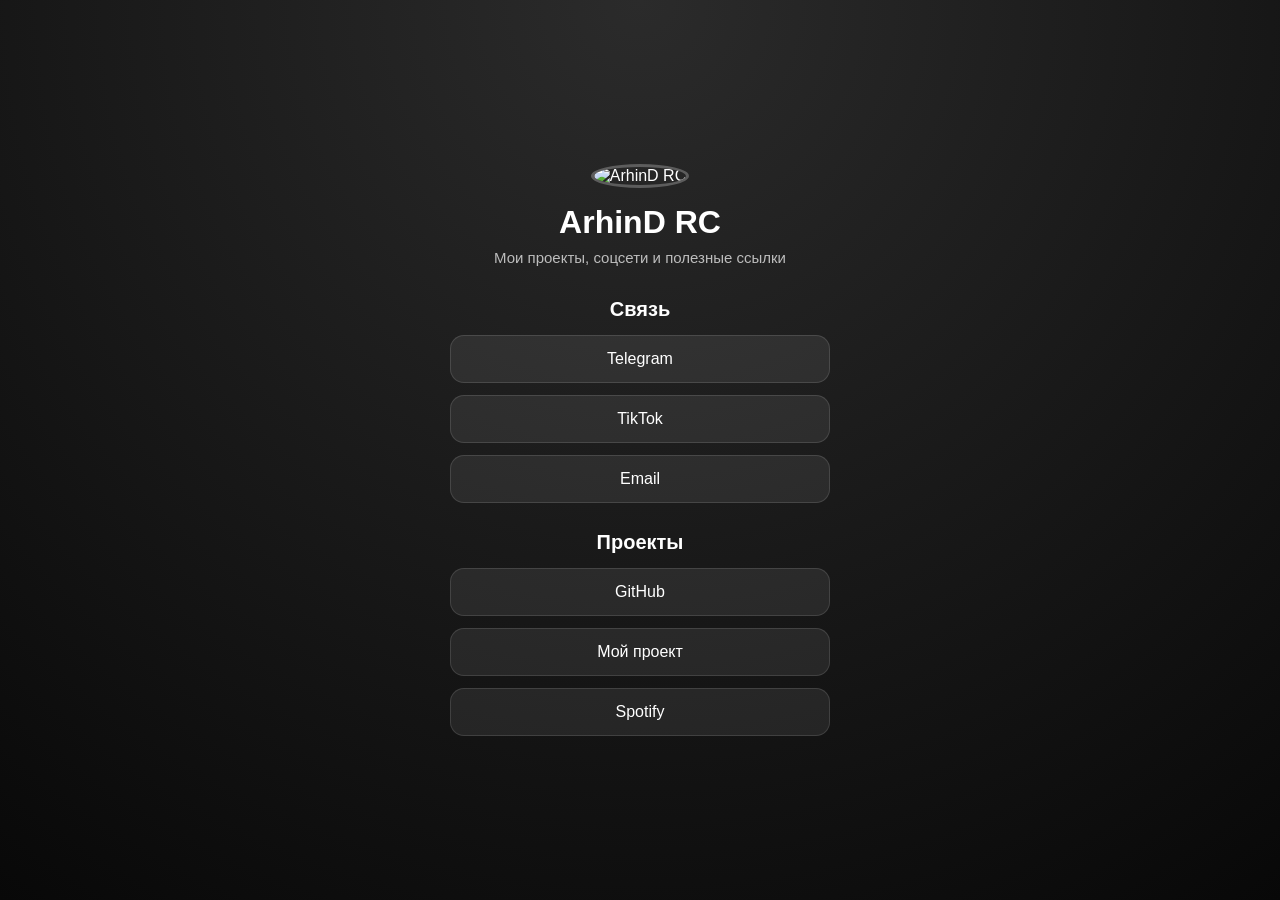
==== index.html @ 247f4e93 "Add initial HTML structure for ArhinD RC" ====
<!DOCTYPE html>
<html lang="ru">
<head>
  <meta charset="UTF-8" />
  <meta name="viewport" content="width=device-width, initial-scale=1.0" />

  <title>ArhinD RC</title>

  <style>
    * {
      box-sizing: border-box;
    }

    body {
      margin: 0;
      min-height: 100vh;
      font-family: Arial, sans-serif;
      background: radial-gradient(circle at top, #2b2b2b, #080808);
      color: white;
      display: flex;
      justify-content: center;
      align-items: center;
    }

    .page {
      width: 100%;
      max-width: 420px;
      padding: 32px 20px;
      text-align: center;
    }

    .avatar {
      width: 120px;
      height: 120px;
      border-radius: 50%;
      object-fit: cover;
      border: 3px solid rgba(255, 255, 255, 0.25);
      margin-bottom: 16px;
    }

    h1 {
      margin: 0 0 8px;
      font-size: 32px;
    }

    .subtitle {
      margin: 0 0 32px;
      color: #bdbdbd;
      font-size: 15px;
    }

    h2 {
      margin: 28px 0 14px;
      font-size: 20px;
    }

    .links {
      display: grid;
      gap: 12px;
    }

    .links a {
      display: block;
      padding: 14px 18px;
      border-radius: 14px;
      color: white;
      text-decoration: none;
      background: rgba(255, 255, 255, 0.08);
      border: 1px solid rgba(255, 255, 255, 0.12);
      transition: 0.2s;
    }

    .links a:hover {
      transform: translateY(-2px);
      background: rgba(255, 255, 255, 0.16);
    }
  </style>
</head>

<body>
  <main class="page">
    <img class="avatar" src="https://github.com/ArhinDRC.png" alt="ArhinD RC">

    <h1>ArhinD RC</h1>
    <p class="subtitle">Мои проекты, соцсети и полезные ссылки</p>

    <h2>Связь</h2>
    <div class="links">
      <a href="https://t.me/your_username" target="_blank">Telegram</a>
      <a href="https://www.tiktok.com/@your_username" target="_blank">TikTok</a>
      <a href="mailto:arhindrc@gmail.com">Email</a>
    </div>

    <h2>Проекты</h2>
    <div class="links">
      <a href="https://github.com/ArhinDRC" target="_blank">GitHub</a>
      <a href="https://example.com" target="_blank">Мой проект</a>
      <a href="https://open.spotify.com/" target="_blank">Spotify</a>
    </div>
  </main>
</body>
</html>
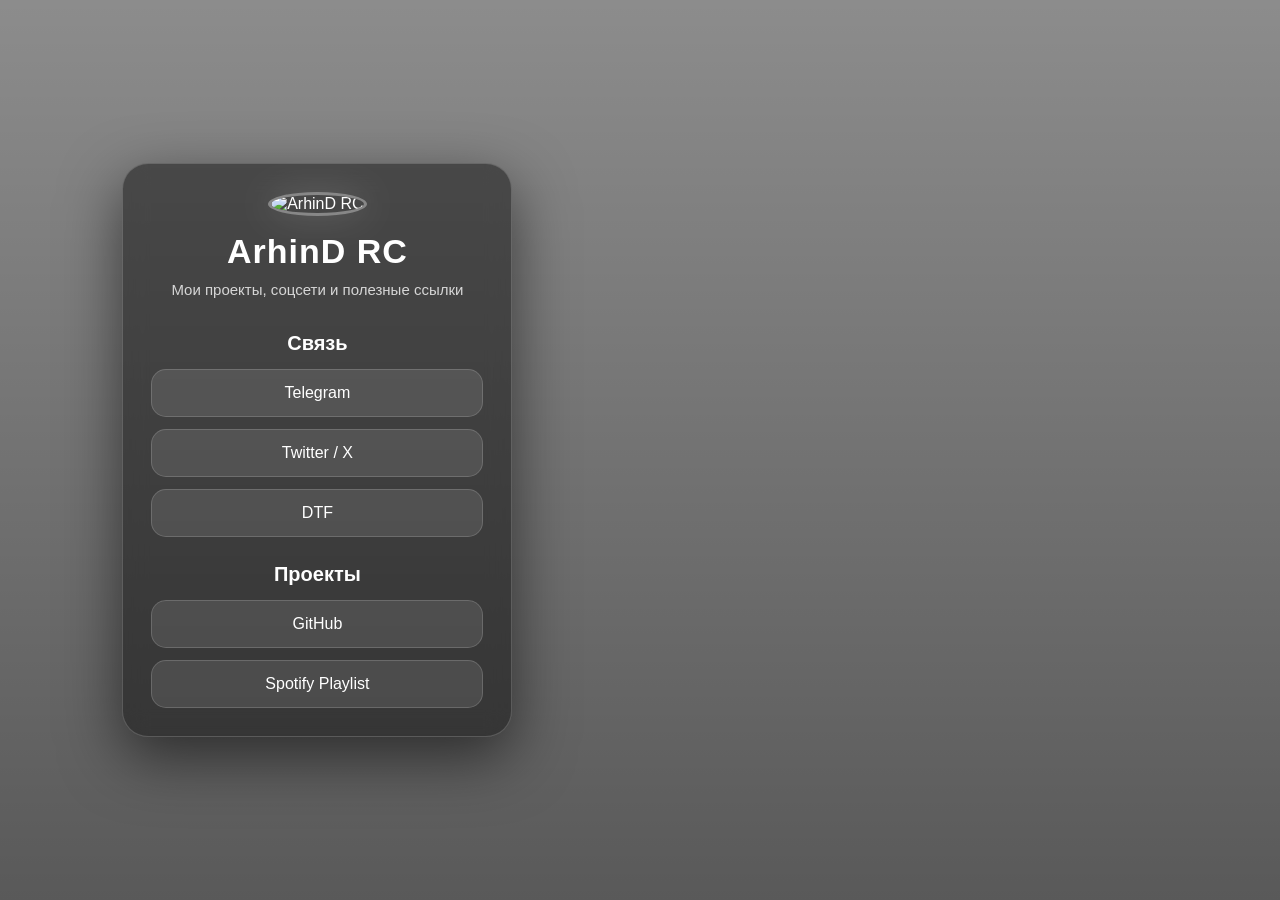
==== commit 048944f4: "Refactor index.html for improved layout and styling" ====
--- a/index.html
+++ b/index.html
@@ -11,46 +11,72 @@
       box-sizing: border-box;
     }
 
+    html {
+      scroll-behavior: smooth;
+    }
+
     body {
       margin: 0;
       min-height: 100vh;
       font-family: Arial, sans-serif;
-      background: radial-gradient(circle at top, #2b2b2b, #080808);
       color: white;
+      background-image:
+        linear-gradient(
+          rgba(0, 0, 0, 0.45),
+          rgba(0, 0, 0, 0.65)
+        ),
+        url("https://i.ibb.co/KtysBpC/317e34fa-0f3f-42fb-8847-210bd6213d10.png");
+      background-size: cover;
+      background-position: center;
+      background-repeat: no-repeat;
+      background-attachment: fixed;
       display: flex;
-      justify-content: center;
+      justify-content: flex-start;
       align-items: center;
     }
 
     .page {
       width: 100%;
-      max-width: 420px;
+      max-width: 430px;
+      margin-left: 8%;
       padding: 32px 20px;
       text-align: center;
     }
 
+    .card {
+      padding: 28px;
+      border-radius: 26px;
+      background: rgba(0, 0, 0, 0.45);
+      border: 1px solid rgba(255, 255, 255, 0.18);
+      box-shadow: 0 20px 60px rgba(0, 0, 0, 0.55);
+      backdrop-filter: blur(12px);
+    }
+
     .avatar {
-      width: 120px;
-      height: 120px;
+      width: 115px;
+      height: 115px;
       border-radius: 50%;
       object-fit: cover;
-      border: 3px solid rgba(255, 255, 255, 0.25);
+      border: 3px solid rgba(255, 255, 255, 0.35);
       margin-bottom: 16px;
+      box-shadow: 0 0 35px rgba(255, 255, 255, 0.15);
     }
 
     h1 {
       margin: 0 0 8px;
-      font-size: 32px;
+      font-size: 34px;
+      letter-spacing: 1px;
     }
 
     .subtitle {
-      margin: 0 0 32px;
-      color: #bdbdbd;
+      margin: 0 0 30px;
+      color: #d6d6d6;
       font-size: 15px;
+      line-height: 1.5;
     }
 
     h2 {
-      margin: 28px 0 14px;
+      margin: 26px 0 14px;
       font-size: 20px;
     }
 
@@ -62,41 +88,77 @@
     .links a {
       display: block;
       padding: 14px 18px;
-      border-radius: 14px;
+      border-radius: 15px;
       color: white;
       text-decoration: none;
-      background: rgba(255, 255, 255, 0.08);
-      border: 1px solid rgba(255, 255, 255, 0.12);
-      transition: 0.2s;
+      font-size: 16px;
+      background: rgba(255, 255, 255, 0.10);
+      border: 1px solid rgba(255, 255, 255, 0.16);
+      transition: 0.25s ease;
     }
 
     .links a:hover {
-      transform: translateY(-2px);
-      background: rgba(255, 255, 255, 0.16);
+      transform: translateY(-3px);
+      background: rgba(255, 255, 255, 0.20);
+      box-shadow: 0 10px 25px rgba(0, 0, 0, 0.35);
+    }
+
+    @media (max-width: 700px) {
+      body {
+        justify-content: center;
+        background-position: center;
+      }
+
+      .page {
+        margin-left: 0;
+        padding: 24px 16px;
+      }
+
+      .card {
+        padding: 24px 18px;
+      }
+
+      h1 {
+        font-size: 30px;
+      }
     }
   </style>
 </head>
 
 <body>
   <main class="page">
-    <img class="avatar" src="https://github.com/ArhinDRC.png" alt="ArhinD RC">
+    <section class="card">
+      <img class="avatar" src="https://github.com/ArhinDRC.png" alt="ArhinD RC">
 
-    <h1>ArhinD RC</h1>
-    <p class="subtitle">Мои проекты, соцсети и полезные ссылки</p>
+      <h1>ArhinD RC</h1>
+      <p class="subtitle">Мои проекты, соцсети и полезные ссылки</p>
 
-    <h2>Связь</h2>
-    <div class="links">
-      <a href="https://t.me/your_username" target="_blank">Telegram</a>
-      <a href="https://www.tiktok.com/@your_username" target="_blank">TikTok</a>
-      <a href="mailto:arhindrc@gmail.com">Email</a>
-    </div>
+      <h2>Связь</h2>
+      <div class="links">
+        <a href="https://t.me/Da8Rc9l" target="_blank" rel="noopener noreferrer">
+          Telegram
+        </a>
 
-    <h2>Проекты</h2>
-    <div class="links">
-      <a href="https://github.com/ArhinDRC" target="_blank">GitHub</a>
-      <a href="https://example.com" target="_blank">Мой проект</a>
-      <a href="https://open.spotify.com/" target="_blank">Spotify</a>
-    </div>
+        <a href="https://x.com/ArhinDrk" target="_blank" rel="noopener noreferrer">
+          Twitter / X
+        </a>
+
+        <a href="https://dtf.ru/id2870193" target="_blank" rel="noopener noreferrer">
+          DTF
+        </a>
+      </div>
+
+      <h2>Проекты</h2>
+      <div class="links">
+        <a href="https://github.com/ArhinDRC" target="_blank" rel="noopener noreferrer">
+          GitHub
+        </a>
+
+        <a href="https://open.spotify.com/playlist/3segHkxwZrY4LY9MrjF6bu?si=shA2J1yRQXiftuHLZvQHAg" target="_blank" rel="noopener noreferrer">
+          Spotify Playlist
+        </a>
+      </div>
+    </section>
   </main>
 </body>
 </html>
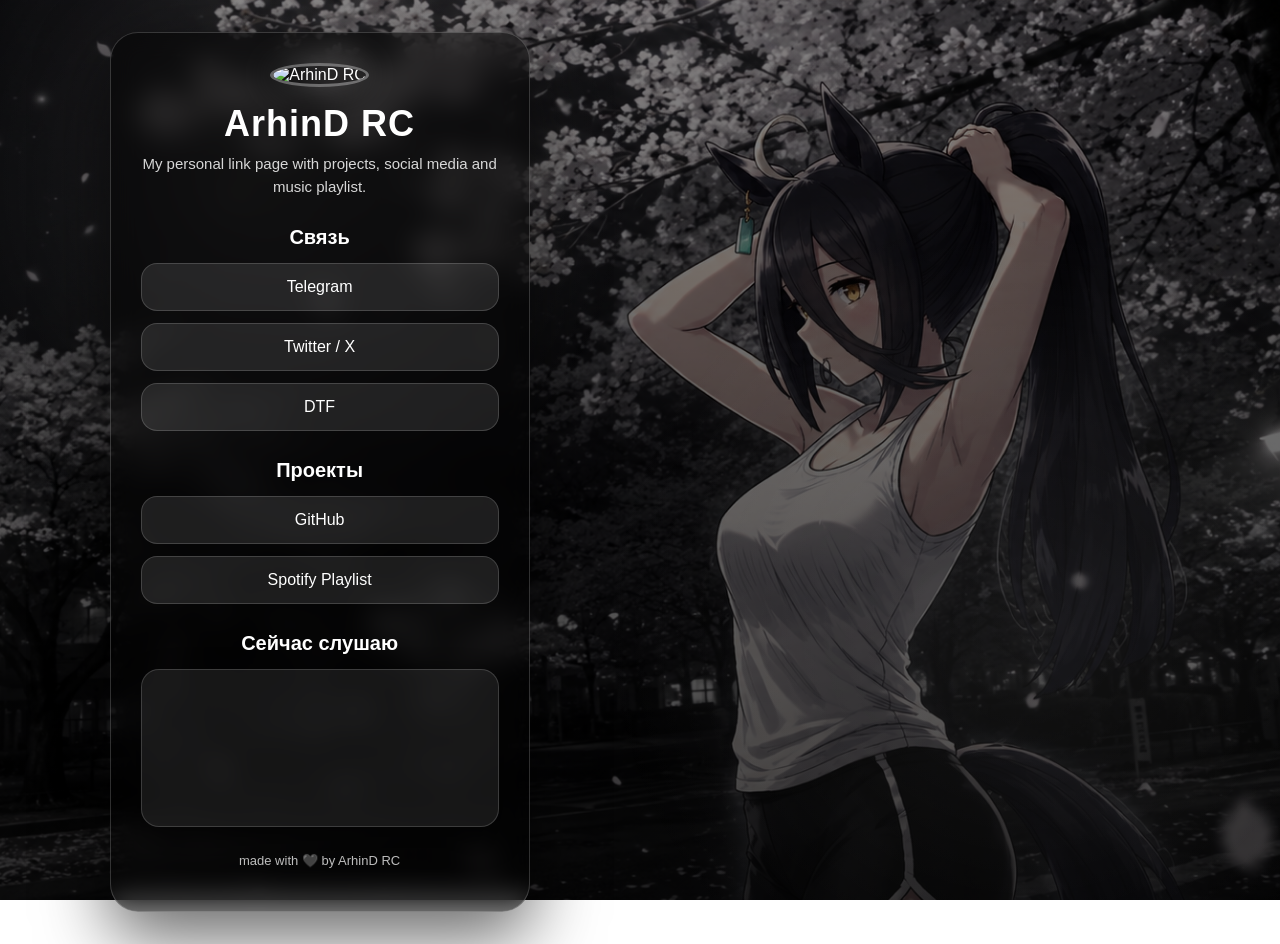
==== commit 728181c7: "Enhance index.html with new meta and style updates Updated the HTML structure and styles for better " ====
--- a/index.html
+++ b/index.html
@@ -5,6 +5,7 @@
   <meta name="viewport" content="width=device-width, initial-scale=1.0" />
 
   <title>ArhinD RC</title>
+  <meta name="description" content="Personal links website by ArhinD RC">
 
   <style>
     * {
@@ -23,9 +24,9 @@
       background-image:
         linear-gradient(
           rgba(0, 0, 0, 0.45),
-          rgba(0, 0, 0, 0.65)
+          rgba(0, 0, 0, 0.75)
         ),
-        url("https://i.ibb.co/KtysBpC/317e34fa-0f3f-42fb-8847-210bd6213d10.png");
+        url("background.png");
       background-size: cover;
       background-position: center;
       background-repeat: no-repeat;
@@ -33,50 +34,77 @@
       display: flex;
       justify-content: flex-start;
       align-items: center;
+      overflow-x: hidden;
+    }
+
+    body::before {
+      content: "";
+      position: fixed;
+      inset: 0;
+      background:
+        radial-gradient(circle at 20% 20%, rgba(255, 255, 255, 0.10), transparent 30%),
+        radial-gradient(circle at 80% 70%, rgba(255, 255, 255, 0.08), transparent 35%);
+      pointer-events: none;
+      z-index: 0;
     }
 
     .page {
+      position: relative;
+      z-index: 1;
       width: 100%;
-      max-width: 430px;
-      margin-left: 8%;
+      max-width: 460px;
+      margin-left: 7%;
       padding: 32px 20px;
       text-align: center;
     }
 
     .card {
-      padding: 28px;
-      border-radius: 26px;
-      background: rgba(0, 0, 0, 0.45);
+      padding: 30px;
+      border-radius: 28px;
+      background: rgba(0, 0, 0, 0.50);
       border: 1px solid rgba(255, 255, 255, 0.18);
-      box-shadow: 0 20px 60px rgba(0, 0, 0, 0.55);
-      backdrop-filter: blur(12px);
+      box-shadow: 0 25px 70px rgba(0, 0, 0, 0.60);
+      backdrop-filter: blur(14px);
+      animation: fadeIn 0.8s ease;
+    }
+
+    @keyframes fadeIn {
+      from {
+        opacity: 0;
+        transform: translateY(18px);
+      }
+
+      to {
+        opacity: 1;
+        transform: translateY(0);
+      }
     }
 
     .avatar {
-      width: 115px;
-      height: 115px;
+      width: 118px;
+      height: 118px;
       border-radius: 50%;
       object-fit: cover;
       border: 3px solid rgba(255, 255, 255, 0.35);
       margin-bottom: 16px;
-      box-shadow: 0 0 35px rgba(255, 255, 255, 0.15);
+      box-shadow: 0 0 35px rgba(255, 255, 255, 0.18);
     }
 
     h1 {
       margin: 0 0 8px;
-      font-size: 34px;
+      font-size: 36px;
       letter-spacing: 1px;
     }
 
     .subtitle {
-      margin: 0 0 30px;
-      color: #d6d6d6;
+      margin: 0 0 28px;
+      color: #d7d7d7;
       font-size: 15px;
       line-height: 1.5;
     }
 
     h2 {
-      margin: 26px 0 14px;
+      margin: 28px 0 14px;
       font-size: 20px;
     }
 
@@ -88,7 +116,7 @@
     .links a {
       display: block;
       padding: 14px 18px;
-      border-radius: 15px;
+      border-radius: 16px;
       color: white;
       text-decoration: none;
       font-size: 16px;
@@ -100,10 +128,25 @@
     .links a:hover {
       transform: translateY(-3px);
       background: rgba(255, 255, 255, 0.20);
-      box-shadow: 0 10px 25px rgba(0, 0, 0, 0.35);
-    }
-
-    @media (max-width: 700px) {
+      box-shadow: 0 12px 28px rgba(0, 0, 0, 0.40);
+    }
+
+    .spotify-box {
+      margin-top: 12px;
+      border-radius: 18px;
+      overflow: hidden;
+      background: rgba(255, 255, 255, 0.08);
+      border: 1px solid rgba(255, 255, 255, 0.16);
+      box-shadow: 0 12px 35px rgba(0, 0, 0, 0.38);
+    }
+
+    .footer {
+      margin-top: 26px;
+      color: #bdbdbd;
+      font-size: 13px;
+    }
+
+    @media (max-width: 800px) {
       body {
         justify-content: center;
         background-position: center;
@@ -119,7 +162,7 @@
       }
 
       h1 {
-        font-size: 30px;
+        font-size: 31px;
       }
     }
   </style>
@@ -131,7 +174,9 @@
       <img class="avatar" src="https://github.com/ArhinDRC.png" alt="ArhinD RC">
 
       <h1>ArhinD RC</h1>
-      <p class="subtitle">Мои проекты, соцсети и полезные ссылки</p>
+      <p class="subtitle">
+        My personal link page with projects, social media and music playlist.
+      </p>
 
       <h2>Связь</h2>
       <div class="links">
@@ -158,6 +203,24 @@
           Spotify Playlist
         </a>
       </div>
+
+      <h2>Сейчас слушаю</h2>
+      <div class="spotify-box">
+        <iframe
+          style="border-radius: 18px;"
+          src="https://open.spotify.com/embed/playlist/3segHkxwZrY4LY9MrjF6bu?utm_source=generator&theme=0"
+          width="100%"
+          height="152"
+          frameborder="0"
+          allowfullscreen=""
+          allow="autoplay; clipboard-write; encrypted-media; fullscreen; picture-in-picture"
+          loading="lazy">
+        </iframe>
+      </div>
+
+      <p class="footer">
+        made with 🖤 by ArhinD RC
+      </p>
     </section>
   </main>
 </body>
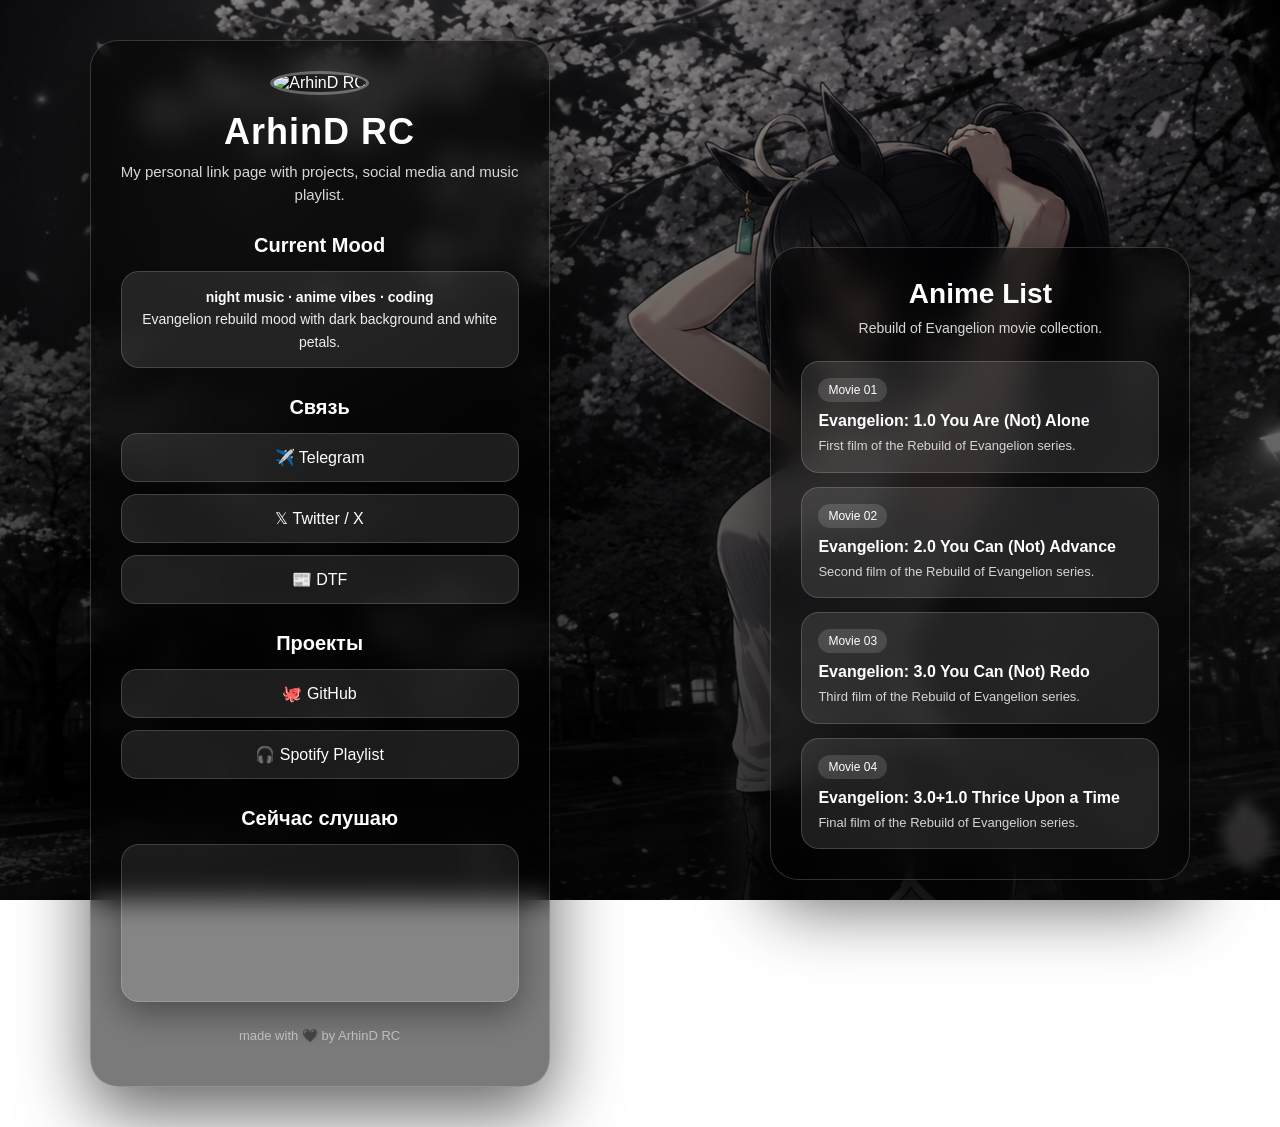
==== commit 2ddc1b3e: "Enhance visual design with background and animations Added a background image and implemented fallin" ====
--- a/index.html
+++ b/index.html
@@ -6,6 +6,8 @@
 
   <title>ArhinD RC</title>
   <meta name="description" content="Personal links website by ArhinD RC">
+
+  <link rel="icon" href="background.png">
 
   <style>
     * {
@@ -24,16 +26,13 @@
       background-image:
         linear-gradient(
           rgba(0, 0, 0, 0.45),
-          rgba(0, 0, 0, 0.75)
+          rgba(0, 0, 0, 0.78)
         ),
         url("background.png");
       background-size: cover;
       background-position: center;
       background-repeat: no-repeat;
       background-attachment: fixed;
-      display: flex;
-      justify-content: flex-start;
-      align-items: center;
       overflow-x: hidden;
     }
 
@@ -42,30 +41,200 @@
       position: fixed;
       inset: 0;
       background:
-        radial-gradient(circle at 20% 20%, rgba(255, 255, 255, 0.10), transparent 30%),
-        radial-gradient(circle at 80% 70%, rgba(255, 255, 255, 0.08), transparent 35%);
+        radial-gradient(circle at 20% 20%, rgba(255, 255, 255, 0.10), transparent 28%),
+        radial-gradient(circle at 80% 70%, rgba(255, 255, 255, 0.08), transparent 34%);
       pointer-events: none;
       z-index: 0;
     }
 
+    .petals {
+      position: fixed;
+      inset: 0;
+      pointer-events: none;
+      overflow: hidden;
+      z-index: 1;
+    }
+
+    .petal {
+      position: absolute;
+      top: -10%;
+      width: 10px;
+      height: 16px;
+      background: rgba(255, 255, 255, 0.85);
+      border-radius: 100% 0 100% 0;
+      filter: blur(0.3px);
+      opacity: 0.8;
+      animation-name: fall;
+      animation-timing-function: linear;
+      animation-iteration-count: infinite;
+    }
+
+    .petal:nth-child(1) {
+      left: 5%;
+      animation-duration: 12s;
+      animation-delay: 0s;
+      transform: scale(0.8);
+    }
+
+    .petal:nth-child(2) {
+      left: 12%;
+      animation-duration: 15s;
+      animation-delay: 2s;
+      transform: scale(0.6);
+    }
+
+    .petal:nth-child(3) {
+      left: 20%;
+      animation-duration: 10s;
+      animation-delay: 4s;
+      transform: scale(1);
+    }
+
+    .petal:nth-child(4) {
+      left: 28%;
+      animation-duration: 17s;
+      animation-delay: 1s;
+      transform: scale(0.7);
+    }
+
+    .petal:nth-child(5) {
+      left: 35%;
+      animation-duration: 13s;
+      animation-delay: 3s;
+      transform: scale(1.1);
+    }
+
+    .petal:nth-child(6) {
+      left: 42%;
+      animation-duration: 16s;
+      animation-delay: 6s;
+      transform: scale(0.9);
+    }
+
+    .petal:nth-child(7) {
+      left: 50%;
+      animation-duration: 11s;
+      animation-delay: 1.5s;
+      transform: scale(0.65);
+    }
+
+    .petal:nth-child(8) {
+      left: 58%;
+      animation-duration: 18s;
+      animation-delay: 5s;
+      transform: scale(0.85);
+    }
+
+    .petal:nth-child(9) {
+      left: 66%;
+      animation-duration: 14s;
+      animation-delay: 2.5s;
+      transform: scale(1.05);
+    }
+
+    .petal:nth-child(10) {
+      left: 74%;
+      animation-duration: 12s;
+      animation-delay: 7s;
+      transform: scale(0.75);
+    }
+
+    .petal:nth-child(11) {
+      left: 82%;
+      animation-duration: 19s;
+      animation-delay: 0.5s;
+      transform: scale(0.9);
+    }
+
+    .petal:nth-child(12) {
+      left: 90%;
+      animation-duration: 13s;
+      animation-delay: 4.5s;
+      transform: scale(0.7);
+    }
+
+    .petal:nth-child(13) {
+      left: 96%;
+      animation-duration: 16s;
+      animation-delay: 8s;
+      transform: scale(1);
+    }
+
+    .petal:nth-child(14) {
+      left: 16%;
+      animation-duration: 20s;
+      animation-delay: 7s;
+      transform: scale(0.55);
+    }
+
+    .petal:nth-child(15) {
+      left: 63%;
+      animation-duration: 21s;
+      animation-delay: 9s;
+      transform: scale(0.6);
+    }
+
+    @keyframes fall {
+      0% {
+        top: -10%;
+        margin-left: 0;
+        opacity: 0;
+        transform: translateX(0) rotate(0deg);
+      }
+
+      10% {
+        opacity: 0.9;
+      }
+
+      50% {
+        margin-left: 70px;
+        transform: translateX(35px) rotate(180deg);
+      }
+
+      100% {
+        top: 110%;
+        margin-left: -70px;
+        opacity: 0;
+        transform: translateX(-35px) rotate(360deg);
+      }
+    }
+
+    .layout {
+      position: relative;
+      z-index: 2;
+      min-height: 100vh;
+      width: 100%;
+      display: flex;
+      justify-content: space-between;
+      align-items: center;
+      gap: 28px;
+      padding: 40px 7%;
+    }
+
     .page {
-      position: relative;
-      z-index: 1;
       width: 100%;
       max-width: 460px;
-      margin-left: 7%;
-      padding: 32px 20px;
       text-align: center;
     }
 
-    .card {
+    .anime-panel {
+      width: 100%;
+      max-width: 420px;
+    }
+
+    .card,
+    .anime-card {
       padding: 30px;
       border-radius: 28px;
-      background: rgba(0, 0, 0, 0.50);
+      background: rgba(0, 0, 0, 0.52);
       border: 1px solid rgba(255, 255, 255, 0.18);
-      box-shadow: 0 25px 70px rgba(0, 0, 0, 0.60);
+      box-shadow: 0 25px 70px rgba(0, 0, 0, 0.62);
       backdrop-filter: blur(14px);
       animation: fadeIn 0.8s ease;
+    }
+
+    .anime-card {
+      text-align: left;
     }
 
     @keyframes fadeIn {
@@ -97,7 +266,7 @@
     }
 
     .subtitle {
-      margin: 0 0 28px;
+      margin: 0 0 26px;
       color: #d7d7d7;
       font-size: 15px;
       line-height: 1.5;
@@ -106,6 +275,21 @@
     h2 {
       margin: 28px 0 14px;
       font-size: 20px;
+    }
+
+    .mood-box {
+      padding: 14px 16px;
+      border-radius: 18px;
+      background: rgba(255, 255, 255, 0.10);
+      border: 1px solid rgba(255, 255, 255, 0.16);
+      color: #eeeeee;
+      font-size: 14px;
+      line-height: 1.6;
+    }
+
+    .mood-box span {
+      color: #ffffff;
+      font-weight: bold;
     }
 
     .links {
@@ -140,88 +324,222 @@
       box-shadow: 0 12px 35px rgba(0, 0, 0, 0.38);
     }
 
+    .anime-title {
+      margin: 0 0 8px;
+      font-size: 28px;
+      text-align: center;
+    }
+
+    .anime-subtitle {
+      margin: 0 0 22px;
+      text-align: center;
+      color: #d7d7d7;
+      font-size: 14px;
+      line-height: 1.5;
+    }
+
+    .anime-list {
+      display: grid;
+      gap: 14px;
+      margin: 0;
+      padding: 0;
+      list-style: none;
+    }
+
+    .anime-item {
+      padding: 16px;
+      border-radius: 18px;
+      background: rgba(255, 255, 255, 0.10);
+      border: 1px solid rgba(255, 255, 255, 0.16);
+      transition: 0.25s ease;
+    }
+
+    .anime-item:hover {
+      transform: translateY(-3px);
+      background: rgba(255, 255, 255, 0.18);
+      box-shadow: 0 12px 28px rgba(0, 0, 0, 0.40);
+    }
+
+    .anime-item strong {
+      display: block;
+      margin-bottom: 6px;
+      font-size: 16px;
+      color: white;
+    }
+
+    .anime-item span {
+      display: block;
+      color: #d5d5d5;
+      font-size: 13px;
+      line-height: 1.5;
+    }
+
+    .tag {
+      display: inline-block;
+      margin-bottom: 10px;
+      padding: 5px 10px;
+      border-radius: 999px;
+      background: rgba(255, 255, 255, 0.14);
+      color: #ffffff;
+      font-size: 12px;
+    }
+
     .footer {
       margin-top: 26px;
       color: #bdbdbd;
       font-size: 13px;
     }
 
-    @media (max-width: 800px) {
+    @media (max-width: 1000px) {
+      .layout {
+        flex-direction: column;
+        justify-content: center;
+        padding: 28px 16px;
+      }
+
+      .page,
+      .anime-panel {
+        max-width: 520px;
+      }
+    }
+
+    @media (max-width: 600px) {
       body {
-        justify-content: center;
         background-position: center;
-      }
-
-      .page {
-        margin-left: 0;
-        padding: 24px 16px;
-      }
-
-      .card {
+        background-attachment: scroll;
+      }
+
+      .card,
+      .anime-card {
         padding: 24px 18px;
       }
 
       h1 {
         font-size: 31px;
       }
+
+      .anime-title {
+        font-size: 24px;
+      }
     }
   </style>
 </head>
 
 <body>
-  <main class="page">
-    <section class="card">
-      <img class="avatar" src="https://github.com/ArhinDRC.png" alt="ArhinD RC">
-
-      <h1>ArhinD RC</h1>
-      <p class="subtitle">
-        My personal link page with projects, social media and music playlist.
-      </p>
-
-      <h2>Связь</h2>
-      <div class="links">
-        <a href="https://t.me/Da8Rc9l" target="_blank" rel="noopener noreferrer">
-          Telegram
-        </a>
-
-        <a href="https://x.com/ArhinDrk" target="_blank" rel="noopener noreferrer">
-          Twitter / X
-        </a>
-
-        <a href="https://dtf.ru/id2870193" target="_blank" rel="noopener noreferrer">
-          DTF
-        </a>
+  <div class="petals">
+    <span class="petal"></span>
+    <span class="petal"></span>
+    <span class="petal"></span>
+    <span class="petal"></span>
+    <span class="petal"></span>
+    <span class="petal"></span>
+    <span class="petal"></span>
+    <span class="petal"></span>
+    <span class="petal"></span>
+    <span class="petal"></span>
+    <span class="petal"></span>
+    <span class="petal"></span>
+    <span class="petal"></span>
+    <span class="petal"></span>
+    <span class="petal"></span>
+  </div>
+
+  <main class="layout">
+    <section class="page">
+      <div class="card">
+        <img class="avatar" src="https://github.com/ArhinDRC.png" alt="ArhinD RC">
+
+        <h1>ArhinD RC</h1>
+        <p class="subtitle">
+          My personal link page with projects, social media and music playlist.
+        </p>
+
+        <h2>Current Mood</h2>
+        <div class="mood-box">
+          <span>night music · anime vibes · coding</span><br>
+          Evangelion rebuild mood with dark background and white petals.
+        </div>
+
+        <h2>Связь</h2>
+        <div class="links">
+          <a href="https://t.me/Da8Rc9l" target="_blank" rel="noopener noreferrer">
+            ✈️ Telegram
+          </a>
+
+          <a href="https://x.com/ArhinDrk" target="_blank" rel="noopener noreferrer">
+            𝕏 Twitter / X
+          </a>
+
+          <a href="https://dtf.ru/id2870193" target="_blank" rel="noopener noreferrer">
+            📰 DTF
+          </a>
+        </div>
+
+        <h2>Проекты</h2>
+        <div class="links">
+          <a href="https://github.com/ArhinDRC" target="_blank" rel="noopener noreferrer">
+            🐙 GitHub
+          </a>
+
+          <a href="https://open.spotify.com/playlist/3segHkxwZrY4LY9MrjF6bu?si=shA2J1yRQXiftuHLZvQHAg" target="_blank" rel="noopener noreferrer">
+            🎧 Spotify Playlist
+          </a>
+        </div>
+
+        <h2>Сейчас слушаю</h2>
+        <div class="spotify-box">
+          <iframe
+            style="border-radius: 18px;"
+            src="https://open.spotify.com/embed/playlist/3segHkxwZrY4LY9MrjF6bu?utm_source=generator&theme=0"
+            width="100%"
+            height="152"
+            frameborder="0"
+            allowfullscreen=""
+            allow="autoplay; clipboard-write; encrypted-media; fullscreen; picture-in-picture"
+            loading="lazy">
+          </iframe>
+        </div>
+
+        <p class="footer">
+          made with 🖤 by ArhinD RC
+        </p>
       </div>
-
-      <h2>Проекты</h2>
-      <div class="links">
-        <a href="https://github.com/ArhinDRC" target="_blank" rel="noopener noreferrer">
-          GitHub
-        </a>
-
-        <a href="https://open.spotify.com/playlist/3segHkxwZrY4LY9MrjF6bu?si=shA2J1yRQXiftuHLZvQHAg" target="_blank" rel="noopener noreferrer">
-          Spotify Playlist
-        </a>
+    </section>
+
+    <aside class="anime-panel">
+      <div class="anime-card">
+        <h2 class="anime-title">Anime List</h2>
+        <p class="anime-subtitle">
+          Rebuild of Evangelion movie collection.
+        </p>
+
+        <ul class="anime-list">
+          <li class="anime-item">
+            <div class="tag">Movie 01</div>
+            <strong>Evangelion: 1.0 You Are (Not) Alone</strong>
+            <span>First film of the Rebuild of Evangelion series.</span>
+          </li>
+
+          <li class="anime-item">
+            <div class="tag">Movie 02</div>
+            <strong>Evangelion: 2.0 You Can (Not) Advance</strong>
+            <span>Second film of the Rebuild of Evangelion series.</span>
+          </li>
+
+          <li class="anime-item">
+            <div class="tag">Movie 03</div>
+            <strong>Evangelion: 3.0 You Can (Not) Redo</strong>
+            <span>Third film of the Rebuild of Evangelion series.</span>
+          </li>
+
+          <li class="anime-item">
+            <div class="tag">Movie 04</div>
+            <strong>Evangelion: 3.0+1.0 Thrice Upon a Time</strong>
+            <span>Final film of the Rebuild of Evangelion series.</span>
+          </li>
+        </ul>
       </div>
-
-      <h2>Сейчас слушаю</h2>
-      <div class="spotify-box">
-        <iframe
-          style="border-radius: 18px;"
-          src="https://open.spotify.com/embed/playlist/3segHkxwZrY4LY9MrjF6bu?utm_source=generator&theme=0"
-          width="100%"
-          height="152"
-          frameborder="0"
-          allowfullscreen=""
-          allow="autoplay; clipboard-write; encrypted-media; fullscreen; picture-in-picture"
-          loading="lazy">
-        </iframe>
-      </div>
-
-      <p class="footer">
-        made with 🖤 by ArhinD RC
-      </p>
-    </section>
+    </aside>
   </main>
 </body>
 </html>
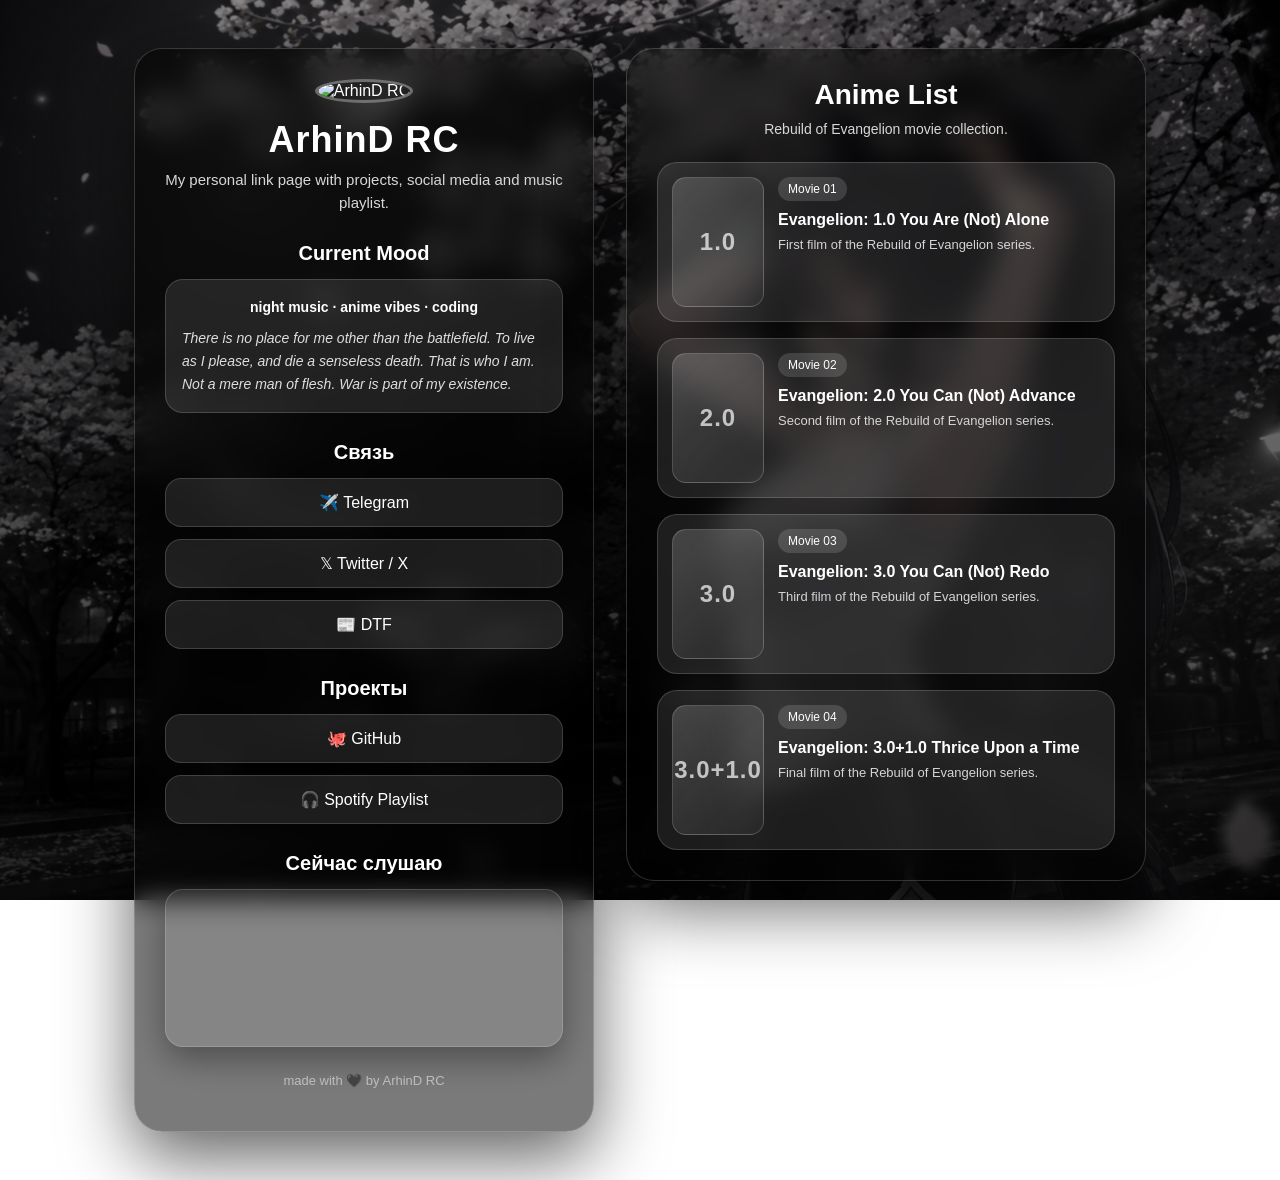
==== commit 4ef5d16b: "Refactor CSS for petal animations and layout Refactored CSS for petal animations and layout adjustme" ====
--- a/index.html
+++ b/index.html
@@ -69,110 +69,21 @@
       animation-iteration-count: infinite;
     }
 
-    .petal:nth-child(1) {
-      left: 5%;
-      animation-duration: 12s;
-      animation-delay: 0s;
-      transform: scale(0.8);
-    }
-
-    .petal:nth-child(2) {
-      left: 12%;
-      animation-duration: 15s;
-      animation-delay: 2s;
-      transform: scale(0.6);
-    }
-
-    .petal:nth-child(3) {
-      left: 20%;
-      animation-duration: 10s;
-      animation-delay: 4s;
-      transform: scale(1);
-    }
-
-    .petal:nth-child(4) {
-      left: 28%;
-      animation-duration: 17s;
-      animation-delay: 1s;
-      transform: scale(0.7);
-    }
-
-    .petal:nth-child(5) {
-      left: 35%;
-      animation-duration: 13s;
-      animation-delay: 3s;
-      transform: scale(1.1);
-    }
-
-    .petal:nth-child(6) {
-      left: 42%;
-      animation-duration: 16s;
-      animation-delay: 6s;
-      transform: scale(0.9);
-    }
-
-    .petal:nth-child(7) {
-      left: 50%;
-      animation-duration: 11s;
-      animation-delay: 1.5s;
-      transform: scale(0.65);
-    }
-
-    .petal:nth-child(8) {
-      left: 58%;
-      animation-duration: 18s;
-      animation-delay: 5s;
-      transform: scale(0.85);
-    }
-
-    .petal:nth-child(9) {
-      left: 66%;
-      animation-duration: 14s;
-      animation-delay: 2.5s;
-      transform: scale(1.05);
-    }
-
-    .petal:nth-child(10) {
-      left: 74%;
-      animation-duration: 12s;
-      animation-delay: 7s;
-      transform: scale(0.75);
-    }
-
-    .petal:nth-child(11) {
-      left: 82%;
-      animation-duration: 19s;
-      animation-delay: 0.5s;
-      transform: scale(0.9);
-    }
-
-    .petal:nth-child(12) {
-      left: 90%;
-      animation-duration: 13s;
-      animation-delay: 4.5s;
-      transform: scale(0.7);
-    }
-
-    .petal:nth-child(13) {
-      left: 96%;
-      animation-duration: 16s;
-      animation-delay: 8s;
-      transform: scale(1);
-    }
-
-    .petal:nth-child(14) {
-      left: 16%;
-      animation-duration: 20s;
-      animation-delay: 7s;
-      transform: scale(0.55);
-    }
-
-    .petal:nth-child(15) {
-      left: 63%;
-      animation-duration: 21s;
-      animation-delay: 9s;
-      transform: scale(0.6);
-    }
+    .petal:nth-child(1) { left: 5%; animation-duration: 12s; animation-delay: 0s; }
+    .petal:nth-child(2) { left: 12%; animation-duration: 15s; animation-delay: 2s; }
+    .petal:nth-child(3) { left: 20%; animation-duration: 10s; animation-delay: 4s; }
+    .petal:nth-child(4) { left: 28%; animation-duration: 17s; animation-delay: 1s; }
+    .petal:nth-child(5) { left: 35%; animation-duration: 13s; animation-delay: 3s; }
+    .petal:nth-child(6) { left: 42%; animation-duration: 16s; animation-delay: 6s; }
+    .petal:nth-child(7) { left: 50%; animation-duration: 11s; animation-delay: 1.5s; }
+    .petal:nth-child(8) { left: 58%; animation-duration: 18s; animation-delay: 5s; }
+    .petal:nth-child(9) { left: 66%; animation-duration: 14s; animation-delay: 2.5s; }
+    .petal:nth-child(10) { left: 74%; animation-duration: 12s; animation-delay: 7s; }
+    .petal:nth-child(11) { left: 82%; animation-duration: 19s; animation-delay: 0.5s; }
+    .petal:nth-child(12) { left: 90%; animation-duration: 13s; animation-delay: 4.5s; }
+    .petal:nth-child(13) { left: 96%; animation-duration: 16s; animation-delay: 8s; }
+    .petal:nth-child(14) { left: 16%; animation-duration: 20s; animation-delay: 7s; }
+    .petal:nth-child(15) { left: 63%; animation-duration: 21s; animation-delay: 9s; }
 
     @keyframes fall {
       0% {
@@ -205,10 +116,10 @@
       min-height: 100vh;
       width: 100%;
       display: flex;
-      justify-content: space-between;
-      align-items: center;
-      gap: 28px;
-      padding: 40px 7%;
+      justify-content: center;
+      align-items: flex-start;
+      gap: 32px;
+      padding: 48px 7%;
     }
 
     .page {
@@ -219,7 +130,7 @@
 
     .anime-panel {
       width: 100%;
-      max-width: 420px;
+      max-width: 520px;
     }
 
     .card,
@@ -278,18 +189,28 @@
     }
 
     .mood-box {
-      padding: 14px 16px;
+      padding: 16px;
       border-radius: 18px;
       background: rgba(255, 255, 255, 0.10);
       border: 1px solid rgba(255, 255, 255, 0.16);
       color: #eeeeee;
       font-size: 14px;
-      line-height: 1.6;
+      line-height: 1.65;
+      text-align: left;
     }
 
     .mood-box span {
+      display: block;
+      margin-bottom: 8px;
       color: #ffffff;
       font-weight: bold;
+      text-align: center;
+    }
+
+    .quote {
+      margin: 0;
+      color: #dedede;
+      font-style: italic;
     }
 
     .links {
@@ -340,15 +261,18 @@
 
     .anime-list {
       display: grid;
-      gap: 14px;
+      gap: 16px;
       margin: 0;
       padding: 0;
       list-style: none;
     }
 
     .anime-item {
-      padding: 16px;
-      border-radius: 18px;
+      display: grid;
+      grid-template-columns: 92px 1fr;
+      gap: 14px;
+      padding: 14px;
+      border-radius: 20px;
       background: rgba(255, 255, 255, 0.10);
       border: 1px solid rgba(255, 255, 255, 0.16);
       transition: 0.25s ease;
@@ -358,6 +282,43 @@
       transform: translateY(-3px);
       background: rgba(255, 255, 255, 0.18);
       box-shadow: 0 12px 28px rgba(0, 0, 0, 0.40);
+    }
+
+    .poster {
+      position: relative;
+      width: 92px;
+      height: 130px;
+      border-radius: 14px;
+      overflow: hidden;
+      background:
+        linear-gradient(135deg, rgba(255,255,255,0.18), rgba(255,255,255,0.04));
+      border: 1px solid rgba(255, 255, 255, 0.18);
+    }
+
+    .poster::before {
+      content: attr(data-label);
+      position: absolute;
+      inset: 0;
+      display: flex;
+      justify-content: center;
+      align-items: center;
+      color: rgba(255,255,255,0.7);
+      font-size: 24px;
+      font-weight: bold;
+      letter-spacing: 1px;
+    }
+
+    .poster img {
+      position: relative;
+      z-index: 2;
+      width: 100%;
+      height: 100%;
+      object-fit: cover;
+      display: block;
+    }
+
+    .anime-info {
+      min-width: 0;
     }
 
     .anime-item strong {
@@ -390,16 +351,16 @@
       font-size: 13px;
     }
 
-    @media (max-width: 1000px) {
+    @media (max-width: 1050px) {
       .layout {
         flex-direction: column;
-        justify-content: center;
+        align-items: center;
         padding: 28px 16px;
       }
 
       .page,
       .anime-panel {
-        max-width: 520px;
+        max-width: 560px;
       }
     }
 
@@ -421,6 +382,15 @@
       .anime-title {
         font-size: 24px;
       }
+
+      .anime-item {
+        grid-template-columns: 78px 1fr;
+      }
+
+      .poster {
+        width: 78px;
+        height: 112px;
+      }
     }
   </style>
 </head>
@@ -456,8 +426,12 @@
 
         <h2>Current Mood</h2>
         <div class="mood-box">
-          <span>night music · anime vibes · coding</span><br>
-          Evangelion rebuild mood with dark background and white petals.
+          <span>night music · anime vibes · coding</span>
+          <p class="quote">
+            There is no place for me other than the battlefield. To live as I please,
+            and die a senseless death. That is who I am. Not a mere man of flesh.
+            War is part of my existence.
+          </p>
         </div>
 
         <h2>Связь</h2>
@@ -515,27 +489,51 @@
 
         <ul class="anime-list">
           <li class="anime-item">
-            <div class="tag">Movie 01</div>
-            <strong>Evangelion: 1.0 You Are (Not) Alone</strong>
-            <span>First film of the Rebuild of Evangelion series.</span>
+            <div class="poster" data-label="1.0">
+              <img src="images/eva-1.jpg" alt="Evangelion 1.0 poster" onerror="this.remove()">
+            </div>
+
+            <div class="anime-info">
+              <div class="tag">Movie 01</div>
+              <strong>Evangelion: 1.0 You Are (Not) Alone</strong>
+              <span>First film of the Rebuild of Evangelion series.</span>
+            </div>
           </li>
 
           <li class="anime-item">
-            <div class="tag">Movie 02</div>
-            <strong>Evangelion: 2.0 You Can (Not) Advance</strong>
-            <span>Second film of the Rebuild of Evangelion series.</span>
+            <div class="poster" data-label="2.0">
+              <img src="images/eva-2.jpg" alt="Evangelion 2.0 poster" onerror="this.remove()">
+            </div>
+
+            <div class="anime-info">
+              <div class="tag">Movie 02</div>
+              <strong>Evangelion: 2.0 You Can (Not) Advance</strong>
+              <span>Second film of the Rebuild of Evangelion series.</span>
+            </div>
           </li>
 
           <li class="anime-item">
-            <div class="tag">Movie 03</div>
-            <strong>Evangelion: 3.0 You Can (Not) Redo</strong>
-            <span>Third film of the Rebuild of Evangelion series.</span>
+            <div class="poster" data-label="3.0">
+              <img src="images/eva-3.jpg" alt="Evangelion 3.0 poster" onerror="this.remove()">
+            </div>
+
+            <div class="anime-info">
+              <div class="tag">Movie 03</div>
+              <strong>Evangelion: 3.0 You Can (Not) Redo</strong>
+              <span>Third film of the Rebuild of Evangelion series.</span>
+            </div>
           </li>
 
           <li class="anime-item">
-            <div class="tag">Movie 04</div>
-            <strong>Evangelion: 3.0+1.0 Thrice Upon a Time</strong>
-            <span>Final film of the Rebuild of Evangelion series.</span>
+            <div class="poster" data-label="3.0+1.0">
+              <img src="images/eva-4.jpg" alt="Evangelion 3.0+1.0 poster" onerror="this.remove()">
+            </div>
+
+            <div class="anime-info">
+              <div class="tag">Movie 04</div>
+              <strong>Evangelion: 3.0+1.0 Thrice Upon a Time</strong>
+              <span>Final film of the Rebuild of Evangelion series.</span>
+            </div>
           </li>
         </ul>
       </div>
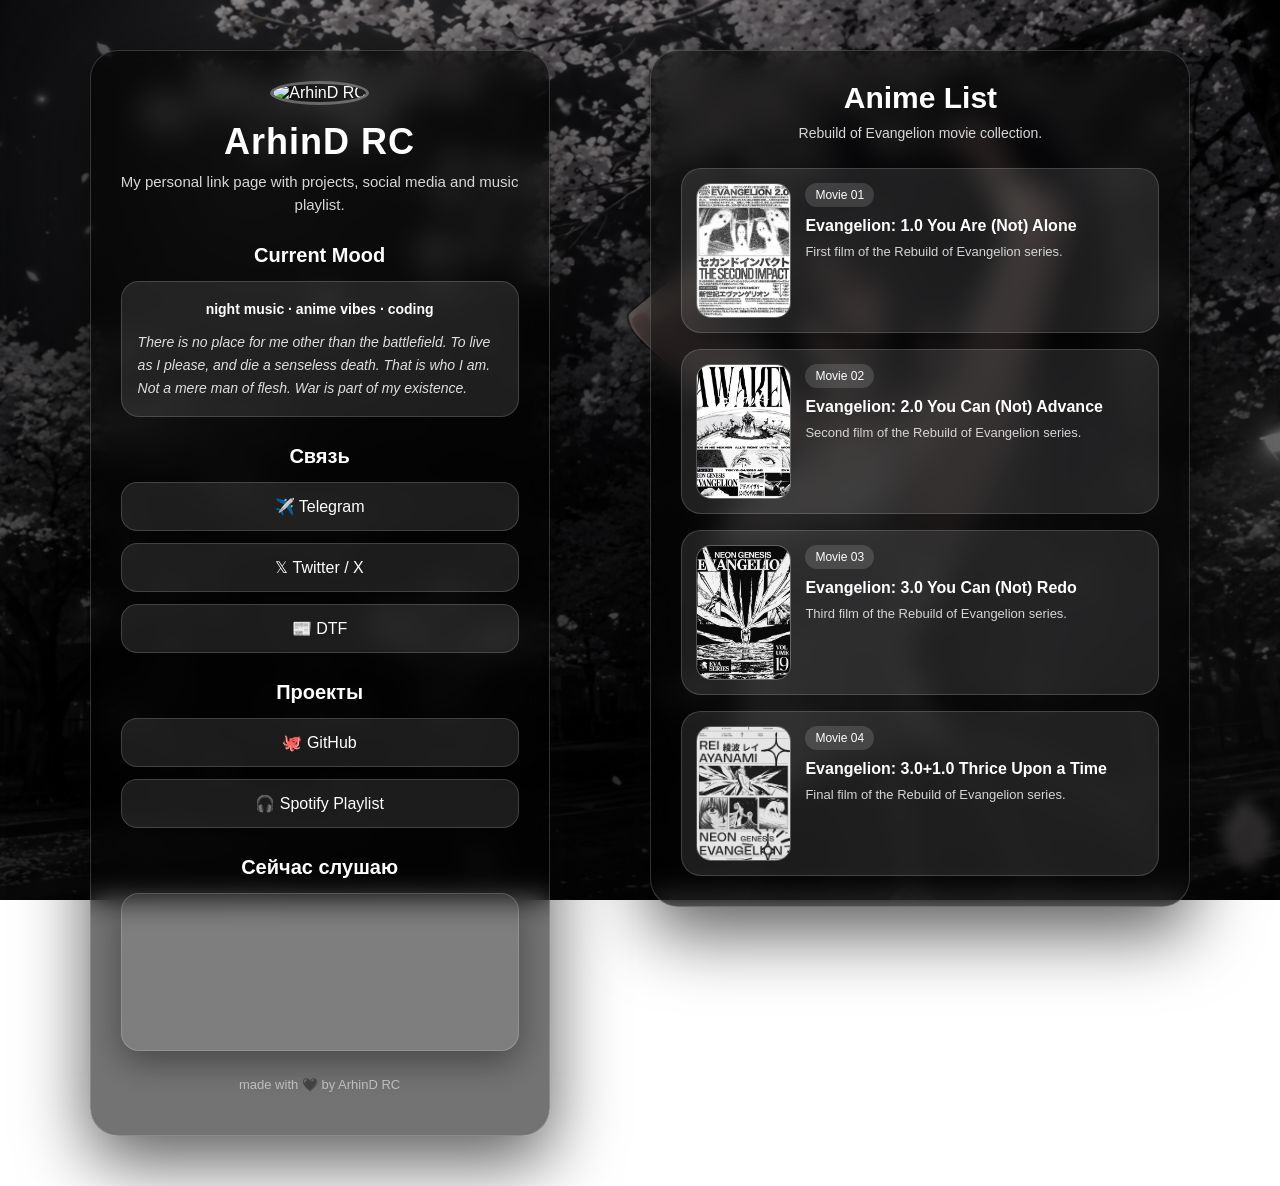
==== commit 351ab0e7: "Refactor index.html layout and styles Updated layout and styling for the index.html file, including " ====
--- a/index.html
+++ b/index.html
@@ -26,7 +26,7 @@
       background-image:
         linear-gradient(
           rgba(0, 0, 0, 0.45),
-          rgba(0, 0, 0, 0.78)
+          rgba(0, 0, 0, 0.80)
         ),
         url("background.png");
       background-size: cover;
@@ -116,30 +116,30 @@
       min-height: 100vh;
       width: 100%;
       display: flex;
-      justify-content: center;
+      justify-content: space-between;
       align-items: flex-start;
-      gap: 32px;
-      padding: 48px 7%;
-    }
-
-    .page {
+      gap: 40px;
+      padding: 50px 7%;
+    }
+
+    .left-side {
       width: 100%;
       max-width: 460px;
       text-align: center;
     }
 
-    .anime-panel {
+    .right-side {
       width: 100%;
-      max-width: 520px;
+      max-width: 540px;
     }
 
     .card,
     .anime-card {
       padding: 30px;
       border-radius: 28px;
-      background: rgba(0, 0, 0, 0.52);
+      background: rgba(0, 0, 0, 0.55);
       border: 1px solid rgba(255, 255, 255, 0.18);
-      box-shadow: 0 25px 70px rgba(0, 0, 0, 0.62);
+      box-shadow: 0 25px 70px rgba(0, 0, 0, 0.65);
       backdrop-filter: blur(14px);
       animation: fadeIn 0.8s ease;
     }
@@ -199,9 +199,9 @@
       text-align: left;
     }
 
-    .mood-box span {
+    .mood-title {
       display: block;
-      margin-bottom: 8px;
+      margin-bottom: 10px;
       color: #ffffff;
       font-weight: bold;
       text-align: center;
@@ -247,12 +247,12 @@
 
     .anime-title {
       margin: 0 0 8px;
-      font-size: 28px;
+      font-size: 30px;
       text-align: center;
     }
 
     .anime-subtitle {
-      margin: 0 0 22px;
+      margin: 0 0 24px;
       text-align: center;
       color: #d7d7d7;
       font-size: 14px;
@@ -269,7 +269,7 @@
 
     .anime-item {
       display: grid;
-      grid-template-columns: 92px 1fr;
+      grid-template-columns: 95px 1fr;
       gap: 14px;
       padding: 14px;
       border-radius: 20px;
@@ -286,9 +286,9 @@
 
     .poster {
       position: relative;
-      width: 92px;
-      height: 130px;
-      border-radius: 14px;
+      width: 95px;
+      height: 135px;
+      border-radius: 15px;
       overflow: hidden;
       background:
         linear-gradient(135deg, rgba(255,255,255,0.18), rgba(255,255,255,0.04));
@@ -321,20 +321,6 @@
       min-width: 0;
     }
 
-    .anime-item strong {
-      display: block;
-      margin-bottom: 6px;
-      font-size: 16px;
-      color: white;
-    }
-
-    .anime-item span {
-      display: block;
-      color: #d5d5d5;
-      font-size: 13px;
-      line-height: 1.5;
-    }
-
     .tag {
       display: inline-block;
       margin-bottom: 10px;
@@ -345,6 +331,20 @@
       font-size: 12px;
     }
 
+    .anime-item strong {
+      display: block;
+      margin-bottom: 7px;
+      font-size: 16px;
+      color: white;
+    }
+
+    .anime-item span {
+      display: block;
+      color: #d5d5d5;
+      font-size: 13px;
+      line-height: 1.5;
+    }
+
     .footer {
       margin-top: 26px;
       color: #bdbdbd;
@@ -358,8 +358,8 @@
         padding: 28px 16px;
       }
 
-      .page,
-      .anime-panel {
+      .left-side,
+      .right-side {
         max-width: 560px;
       }
     }
@@ -380,16 +380,16 @@
       }
 
       .anime-title {
-        font-size: 24px;
+        font-size: 25px;
       }
 
       .anime-item {
-        grid-template-columns: 78px 1fr;
+        grid-template-columns: 80px 1fr;
       }
 
       .poster {
-        width: 78px;
-        height: 112px;
+        width: 80px;
+        height: 115px;
       }
     }
   </style>
@@ -415,18 +415,21 @@
   </div>
 
   <main class="layout">
-    <section class="page">
+    <section class="left-side">
       <div class="card">
         <img class="avatar" src="https://github.com/ArhinDRC.png" alt="ArhinD RC">
 
         <h1>ArhinD RC</h1>
+
         <p class="subtitle">
           My personal link page with projects, social media and music playlist.
         </p>
 
         <h2>Current Mood</h2>
+
         <div class="mood-box">
-          <span>night music · anime vibes · coding</span>
+          <span class="mood-title">night music · anime vibes · coding</span>
+
           <p class="quote">
             There is no place for me other than the battlefield. To live as I please,
             and die a senseless death. That is who I am. Not a mere man of flesh.
@@ -435,6 +438,7 @@
         </div>
 
         <h2>Связь</h2>
+
         <div class="links">
           <a href="https://t.me/Da8Rc9l" target="_blank" rel="noopener noreferrer">
             ✈️ Telegram
@@ -450,6 +454,7 @@
         </div>
 
         <h2>Проекты</h2>
+
         <div class="links">
           <a href="https://github.com/ArhinDRC" target="_blank" rel="noopener noreferrer">
             🐙 GitHub
@@ -461,6 +466,7 @@
         </div>
 
         <h2>Сейчас слушаю</h2>
+
         <div class="spotify-box">
           <iframe
             style="border-radius: 18px;"
@@ -480,9 +486,10 @@
       </div>
     </section>
 
-    <aside class="anime-panel">
+    <aside class="right-side">
       <div class="anime-card">
         <h2 class="anime-title">Anime List</h2>
+
         <p class="anime-subtitle">
           Rebuild of Evangelion movie collection.
         </p>
@@ -490,7 +497,7 @@
         <ul class="anime-list">
           <li class="anime-item">
             <div class="poster" data-label="1.0">
-              <img src="images/eva-1.jpg" alt="Evangelion 1.0 poster" onerror="this.remove()">
+              <img src="assets/eva1.jpg" alt="Evangelion 1.0 poster" onerror="this.remove()">
             </div>
 
             <div class="anime-info">
@@ -502,7 +509,7 @@
 
           <li class="anime-item">
             <div class="poster" data-label="2.0">
-              <img src="images/eva-2.jpg" alt="Evangelion 2.0 poster" onerror="this.remove()">
+              <img src="assets/eva2.jpg" alt="Evangelion 2.0 poster" onerror="this.remove()">
             </div>
 
             <div class="anime-info">
@@ -514,7 +521,7 @@
 
           <li class="anime-item">
             <div class="poster" data-label="3.0">
-              <img src="images/eva-3.jpg" alt="Evangelion 3.0 poster" onerror="this.remove()">
+              <img src="assets/eva3.jpg" alt="Evangelion 3.0 poster" onerror="this.remove()">
             </div>
 
             <div class="anime-info">
@@ -526,7 +533,7 @@
 
           <li class="anime-item">
             <div class="poster" data-label="3.0+1.0">
-              <img src="images/eva-4.jpg" alt="Evangelion 3.0+1.0 poster" onerror="this.remove()">
+              <img src="assets/eva4.jpg" alt="Evangelion 3.0+1.0 poster" onerror="this.remove()">
             </div>
 
             <div class="anime-info">
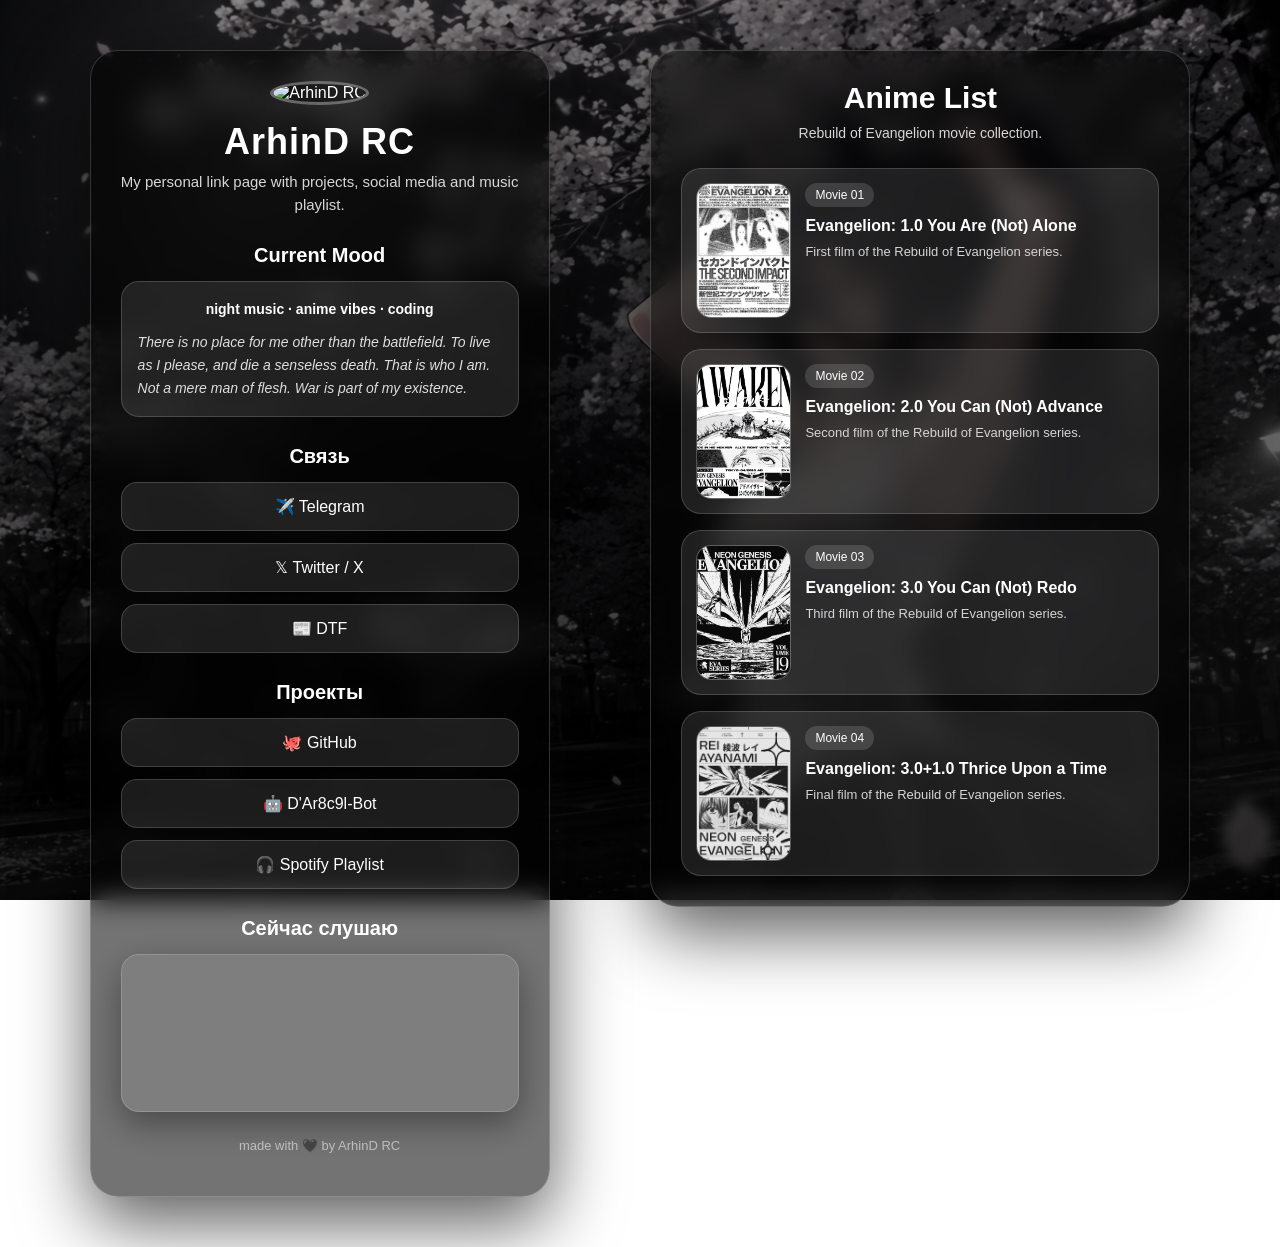
==== commit 0087e23b: "Refactor links section in index.html Updated links section to include new project and fixed formatti" ====
--- a/index.html
+++ b/index.html
@@ -453,17 +453,21 @@
           </a>
         </div>
 
-        <h2>Проекты</h2>
-
-        <div class="links">
-          <a href="https://github.com/ArhinDRC" target="_blank" rel="noopener noreferrer">
-            🐙 GitHub
-          </a>
-
-          <a href="https://open.spotify.com/playlist/3segHkxwZrY4LY9MrjF6bu?si=shA2J1yRQXiftuHLZvQHAg" target="_blank" rel="noopener noreferrer">
-            🎧 Spotify Playlist
-          </a>
-        </div>
+     <h2>Проекты</h2>
+
+<div class="links">
+  <a href="https://github.com/ArhinDRC" target="_blank" rel="noopener noreferrer">
+    🐙 GitHub
+  </a>
+
+  <a href="https://github.com/ArhinDRC/TelegramCommunityBot" target="_blank" rel="noopener noreferrer">
+    🤖 D'Ar8c9l-Bot
+  </a>
+
+  <a href="https://open.spotify.com/playlist/3segHkxwZrY4LY9MrjF6bu?si=shA2J1yRQXiftuHLZvQHAg" target="_blank" rel="noopener noreferrer">
+    🎧 Spotify Playlist
+  </a>
+</div>
 
         <h2>Сейчас слушаю</h2>
 
